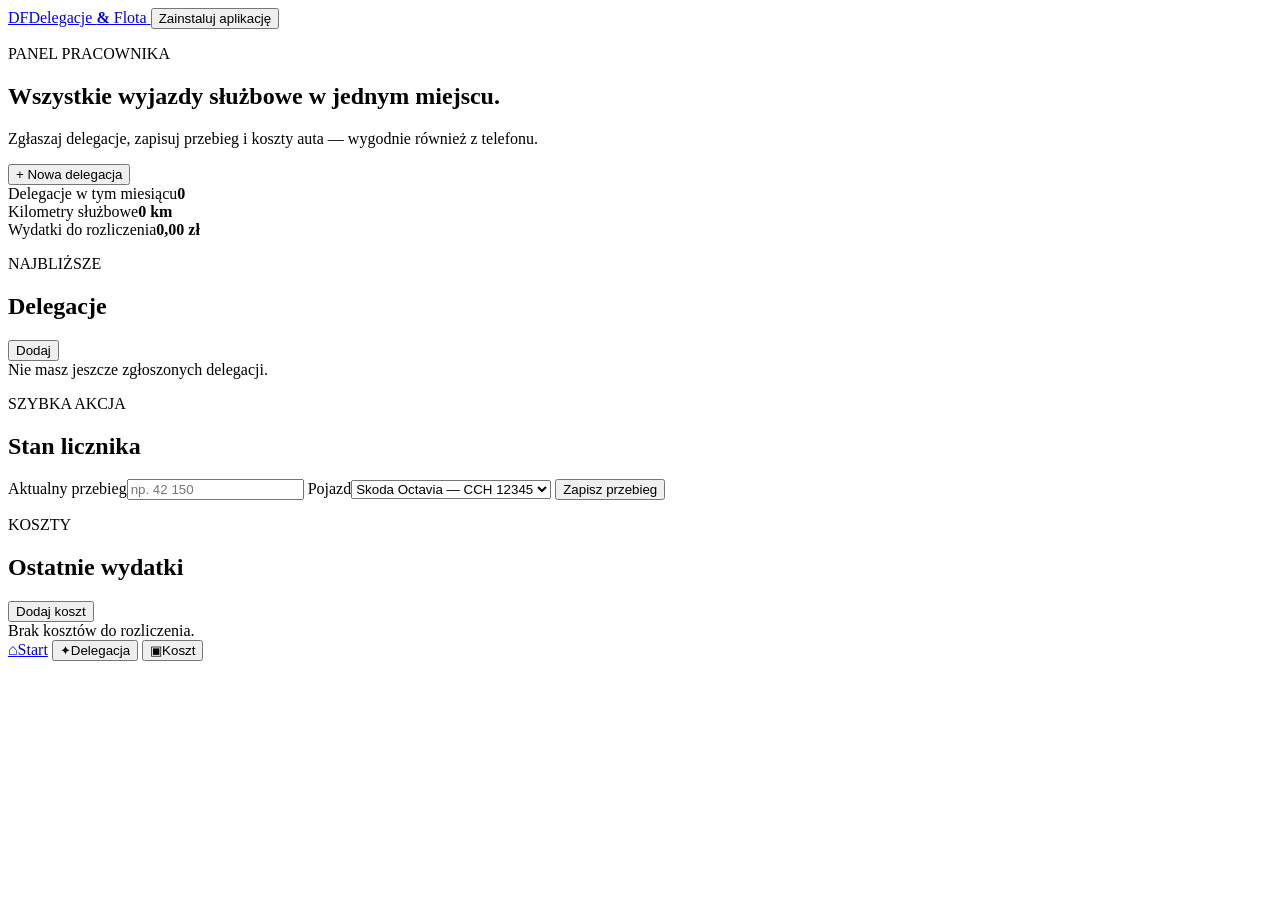
==== index.html @ fc8379a1 "feat: publish Delegacje i Flota PWA" ====
<!doctype html>
<html lang="pl">
  <head>
    <meta charset="UTF-8" />
    <meta name="viewport" content="width=device-width, initial-scale=1" />
    <meta name="theme-color" content="#0b4f6c" />
    <meta name="description" content="Delegacje i Flota — mobilny panel zgłoszeń oraz kosztów." />
    <link rel="manifest" href="manifest.webmanifest" />
    <link rel="icon" href="icons/app-icon.svg" type="image/svg+xml" />
    <link rel="apple-touch-icon" href="icons/app-icon.svg" />
    <link rel="stylesheet" href="styles.css" />
    <title>Delegacje i Flota</title>
  </head>
  <body>
    <header class="topbar">
      <a class="brand" href="#dashboard" aria-label="Delegacje i Flota — strona główna">
        <span class="brand-mark">DF</span><span>Delegacje <b>&amp;</b> Flota</span>
      </a>
      <button id="installButton" class="button ghost hidden">Zainstaluj aplikację</button>
    </header>

    <main class="page" id="dashboard">
      <section class="hero">
        <div>
          <p class="eyebrow">PANEL PRACOWNIKA</p>
          <h1>Wszystkie wyjazdy służbowe w jednym miejscu.</h1>
          <p class="lead">Zgłaszaj delegacje, zapisuj przebieg i koszty auta — wygodnie również z telefonu.</p>
        </div>
        <button class="button primary" data-open-modal="tripModal">+ Nowa delegacja</button>
      </section>

      <section class="stats" aria-label="Podsumowanie">
        <article><span>Delegacje w tym miesiącu</span><strong id="tripsCount">0</strong></article>
        <article><span>Kilometry służbowe</span><strong id="distanceCount">0 km</strong></article>
        <article><span>Wydatki do rozliczenia</span><strong id="expenseCount">0,00 zł</strong></article>
      </section>

      <section class="grid">
        <article class="card wide">
          <div class="card-title"><div><p class="eyebrow">NAJBLIŻSZE</p><h2>Delegacje</h2></div><button class="text-button" data-open-modal="tripModal">Dodaj</button></div>
          <div id="tripsList" class="empty-state">Nie masz jeszcze zgłoszonych delegacji.</div>
        </article>
        <article class="card">
          <div class="card-title"><div><p class="eyebrow">SZYBKA AKCJA</p><h2>Stan licznika</h2></div></div>
          <form id="mileageForm" class="stack">
            <label>Aktualny przebieg<input id="mileage" type="number" min="0" placeholder="np. 42 150" required /></label>
            <label>Pojazd<select id="vehicle"><option>Skoda Octavia — CCH 12345</option><option>Inny pojazd służbowy</option></select></label>
            <button class="button primary" type="submit">Zapisz przebieg</button>
          </form>
        </article>
        <article class="card wide">
          <div class="card-title"><div><p class="eyebrow">KOSZTY</p><h2>Ostatnie wydatki</h2></div><button class="text-button" data-open-modal="expenseModal">Dodaj koszt</button></div>
          <div id="expensesList" class="empty-state">Brak kosztów do rozliczenia.</div>
        </article>
      </section>
    </main>

    <nav class="bottom-nav" aria-label="Nawigacja mobilna">
      <a class="active" href="#dashboard">⌂<span>Start</span></a>
      <button data-open-modal="tripModal">✦<span>Delegacja</span></button>
      <button data-open-modal="expenseModal">▣<span>Koszt</span></button>
    </nav>

    <dialog id="tripModal"><form id="tripForm" method="dialog" class="modal-form">
      <div class="modal-header"><div><p class="eyebrow">NOWE ZGŁOSZENIE</p><h2>Delegacja</h2></div><button class="icon-button" value="cancel" aria-label="Zamknij">×</button></div>
      <label>Miejsce docelowe<input name="destination" required placeholder="np. Gliwice" /></label>
      <div class="form-row"><label>Data od<input name="startDate" type="date" required /></label><label>Data do<input name="endDate" type="date" required /></label></div>
      <label>Cel wyjazdu<textarea name="purpose" rows="3" required placeholder="Krótko opisz cel delegacji"></textarea></label>
      <label>Środek transportu<select name="transport"><option>Samochód służbowy</option><option>Samochód prywatny</option><option>Pociąg</option><option>Inny</option></select></label>
      <button class="button primary" value="default">Zapisz zgłoszenie</button>
    </form></dialog>

    <dialog id="expenseModal"><form id="expenseForm" method="dialog" class="modal-form">
      <div class="modal-header"><div><p class="eyebrow">NOWY WPIS</p><h2>Koszt delegacji</h2></div><button class="icon-button" value="cancel" aria-label="Zamknij">×</button></div>
      <label>Kategoria<select name="category"><option>Paliwo</option><option>Nocleg</option><option>Parking</option><option>Autostrada</option><option>Inny koszt</option></select></label>
      <div class="form-row"><label>Kwota brutto<input name="amount" type="number" min="0.01" step="0.01" required placeholder="0,00" /></label><label>Data<input name="date" type="date" required /></label></div>
      <label>Opis / numer faktury<input name="note" placeholder="Opcjonalnie" /></label>
      <button class="button primary" value="default">Dodaj koszt</button>
    </form></dialog>

    <div id="toast" role="status" aria-live="polite"></div>
    <script src="app.js"></script>
  </body>
</html>
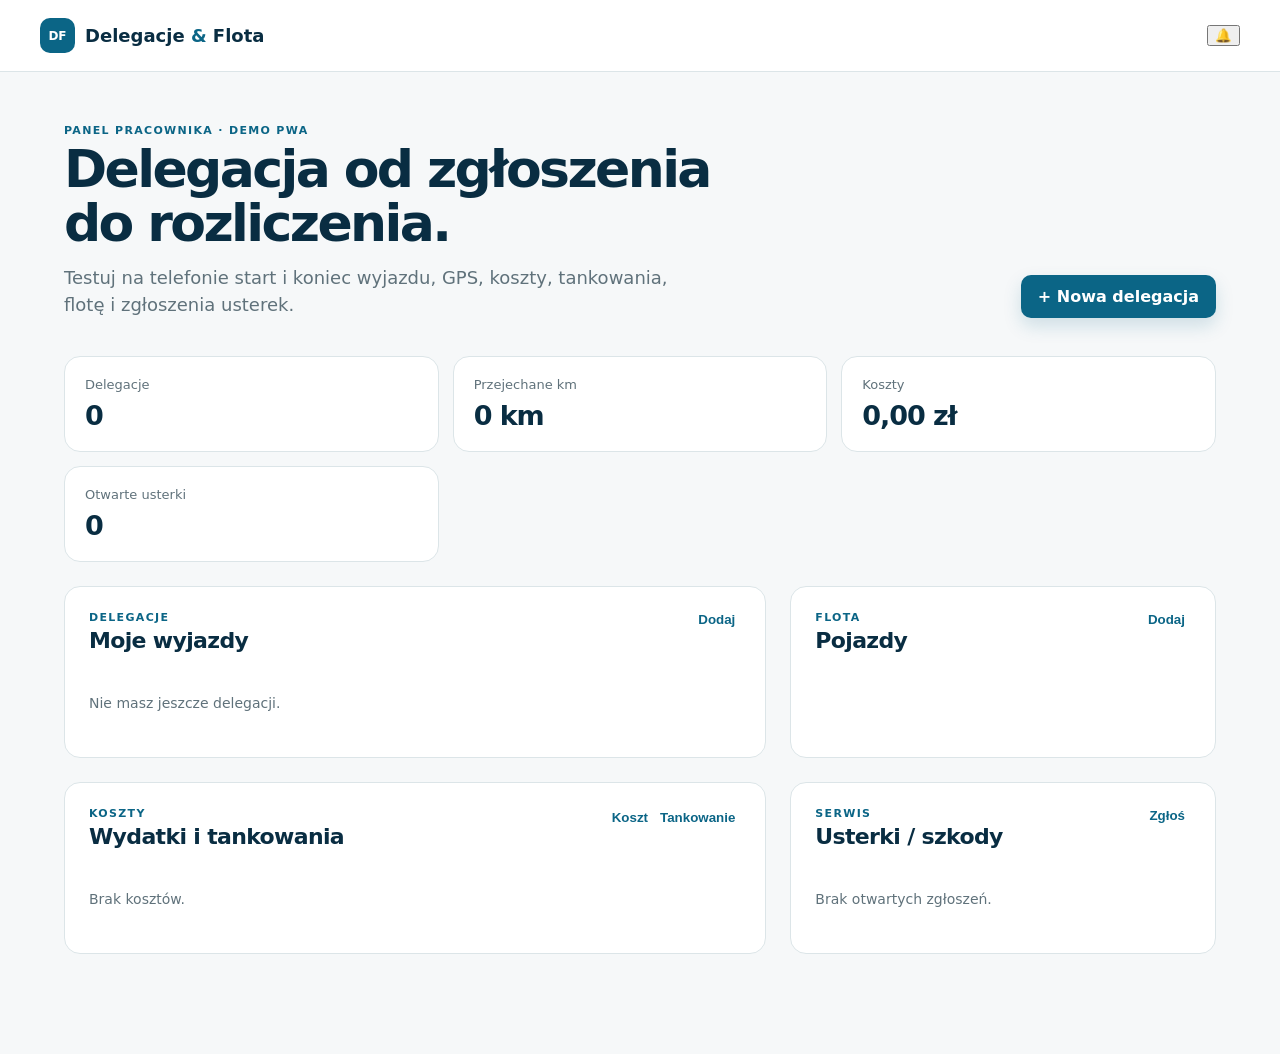
==== commit b6b26beb: "Expand mobile PWA test flows" ====
--- a/index.html
+++ b/index.html
@@ -1,84 +1,125 @@
 <!doctype html>
 <html lang="pl">
-  <head>
-    <meta charset="UTF-8" />
-    <meta name="viewport" content="width=device-width, initial-scale=1" />
-    <meta name="theme-color" content="#0b4f6c" />
-    <meta name="description" content="Delegacje i Flota — mobilny panel zgłoszeń oraz kosztów." />
-    <link rel="manifest" href="manifest.webmanifest" />
-    <link rel="icon" href="icons/app-icon.svg" type="image/svg+xml" />
-    <link rel="apple-touch-icon" href="icons/app-icon.svg" />
-    <link rel="stylesheet" href="styles.css" />
-    <title>Delegacje i Flota</title>
-  </head>
-  <body>
-    <header class="topbar">
-      <a class="brand" href="#dashboard" aria-label="Delegacje i Flota — strona główna">
-        <span class="brand-mark">DF</span><span>Delegacje <b>&amp;</b> Flota</span>
-      </a>
-      <button id="installButton" class="button ghost hidden">Zainstaluj aplikację</button>
-    </header>
+<head>
+  <meta charset="UTF-8" />
+  <meta name="viewport" content="width=device-width, initial-scale=1, viewport-fit=cover" />
+  <meta name="theme-color" content="#0b4f6c" />
+  <meta name="description" content="Delegacje i Flota — mobilny panel delegacji, kosztów i pojazdów." />
+  <link rel="manifest" href="manifest.webmanifest" />
+  <link rel="icon" href="icons/app-icon.svg" type="image/svg+xml" />
+  <link rel="apple-touch-icon" href="icons/app-icon.svg" />
+  <link rel="stylesheet" href="styles.css" />
+  <title>Delegacje i Flota</title>
+</head>
+<body>
+<header class="topbar">
+  <a class="brand" href="#dashboard"><span class="brand-mark">DF</span><span>Delegacje <b>&amp;</b> Flota</span></a>
+  <div class="top-actions"><button id="notificationsButton" class="icon-top" aria-label="Powiadomienia">🔔<span id="notificationBadge" class="badge hidden">0</span></button><button id="installButton" class="button ghost hidden">Zainstaluj</button></div>
+</header>
 
-    <main class="page" id="dashboard">
-      <section class="hero">
-        <div>
-          <p class="eyebrow">PANEL PRACOWNIKA</p>
-          <h1>Wszystkie wyjazdy służbowe w jednym miejscu.</h1>
-          <p class="lead">Zgłaszaj delegacje, zapisuj przebieg i koszty auta — wygodnie również z telefonu.</p>
-        </div>
-        <button class="button primary" data-open-modal="tripModal">+ Nowa delegacja</button>
-      </section>
+<main class="page" id="dashboard">
+  <section class="hero">
+    <div><p class="eyebrow">PANEL PRACOWNIKA · DEMO PWA</p><h1>Delegacja od zgłoszenia do rozliczenia.</h1><p class="lead">Testuj na telefonie start i koniec wyjazdu, GPS, koszty, tankowania, flotę i zgłoszenia usterek.</p></div>
+    <button class="button primary" data-open-modal="tripModal">+ Nowa delegacja</button>
+  </section>
 
-      <section class="stats" aria-label="Podsumowanie">
-        <article><span>Delegacje w tym miesiącu</span><strong id="tripsCount">0</strong></article>
-        <article><span>Kilometry służbowe</span><strong id="distanceCount">0 km</strong></article>
-        <article><span>Wydatki do rozliczenia</span><strong id="expenseCount">0,00 zł</strong></article>
-      </section>
+  <section class="stats" aria-label="Podsumowanie">
+    <article><span>Delegacje</span><strong id="tripsCount">0</strong></article>
+    <article><span>Przejechane km</span><strong id="distanceCount">0 km</strong></article>
+    <article><span>Koszty</span><strong id="expenseCount">0,00 zł</strong></article>
+    <article><span>Otwarte usterki</span><strong id="incidentCount">0</strong></article>
+  </section>
 
-      <section class="grid">
-        <article class="card wide">
-          <div class="card-title"><div><p class="eyebrow">NAJBLIŻSZE</p><h2>Delegacje</h2></div><button class="text-button" data-open-modal="tripModal">Dodaj</button></div>
-          <div id="tripsList" class="empty-state">Nie masz jeszcze zgłoszonych delegacji.</div>
-        </article>
-        <article class="card">
-          <div class="card-title"><div><p class="eyebrow">SZYBKA AKCJA</p><h2>Stan licznika</h2></div></div>
-          <form id="mileageForm" class="stack">
-            <label>Aktualny przebieg<input id="mileage" type="number" min="0" placeholder="np. 42 150" required /></label>
-            <label>Pojazd<select id="vehicle"><option>Skoda Octavia — CCH 12345</option><option>Inny pojazd służbowy</option></select></label>
-            <button class="button primary" type="submit">Zapisz przebieg</button>
-          </form>
-        </article>
-        <article class="card wide">
-          <div class="card-title"><div><p class="eyebrow">KOSZTY</p><h2>Ostatnie wydatki</h2></div><button class="text-button" data-open-modal="expenseModal">Dodaj koszt</button></div>
-          <div id="expensesList" class="empty-state">Brak kosztów do rozliczenia.</div>
-        </article>
-      </section>
-    </main>
+  <section class="grid">
+    <article class="card wide">
+      <div class="card-title"><div><p class="eyebrow">DELEGACJE</p><h2>Moje wyjazdy</h2></div><button class="text-button" data-open-modal="tripModal">Dodaj</button></div>
+      <div id="tripsList" class="empty-state">Nie masz jeszcze delegacji.</div>
+    </article>
 
-    <nav class="bottom-nav" aria-label="Nawigacja mobilna">
-      <a class="active" href="#dashboard">⌂<span>Start</span></a>
-      <button data-open-modal="tripModal">✦<span>Delegacja</span></button>
-      <button data-open-modal="expenseModal">▣<span>Koszt</span></button>
-    </nav>
+    <article class="card">
+      <div class="card-title"><div><p class="eyebrow">FLOTA</p><h2>Pojazdy</h2></div><button class="text-button" data-open-modal="vehicleModal">Dodaj</button></div>
+      <div id="vehiclesList" class="items"></div>
+    </article>
 
-    <dialog id="tripModal"><form id="tripForm" method="dialog" class="modal-form">
-      <div class="modal-header"><div><p class="eyebrow">NOWE ZGŁOSZENIE</p><h2>Delegacja</h2></div><button class="icon-button" value="cancel" aria-label="Zamknij">×</button></div>
-      <label>Miejsce docelowe<input name="destination" required placeholder="np. Gliwice" /></label>
-      <div class="form-row"><label>Data od<input name="startDate" type="date" required /></label><label>Data do<input name="endDate" type="date" required /></label></div>
-      <label>Cel wyjazdu<textarea name="purpose" rows="3" required placeholder="Krótko opisz cel delegacji"></textarea></label>
-      <label>Środek transportu<select name="transport"><option>Samochód służbowy</option><option>Samochód prywatny</option><option>Pociąg</option><option>Inny</option></select></label>
-      <button class="button primary" value="default">Zapisz zgłoszenie</button>
-    </form></dialog>
+    <article class="card wide">
+      <div class="card-title"><div><p class="eyebrow">KOSZTY</p><h2>Wydatki i tankowania</h2></div><div><button class="text-button" data-open-modal="expenseModal">Koszt</button><button class="text-button" data-open-modal="fuelModal">Tankowanie</button></div></div>
+      <div id="expensesList" class="empty-state">Brak kosztów.</div>
+    </article>
 
-    <dialog id="expenseModal"><form id="expenseForm" method="dialog" class="modal-form">
-      <div class="modal-header"><div><p class="eyebrow">NOWY WPIS</p><h2>Koszt delegacji</h2></div><button class="icon-button" value="cancel" aria-label="Zamknij">×</button></div>
-      <label>Kategoria<select name="category"><option>Paliwo</option><option>Nocleg</option><option>Parking</option><option>Autostrada</option><option>Inny koszt</option></select></label>
-      <div class="form-row"><label>Kwota brutto<input name="amount" type="number" min="0.01" step="0.01" required placeholder="0,00" /></label><label>Data<input name="date" type="date" required /></label></div>
-      <label>Opis / numer faktury<input name="note" placeholder="Opcjonalnie" /></label>
-      <button class="button primary" value="default">Dodaj koszt</button>
-    </form></dialog>
+    <article class="card">
+      <div class="card-title"><div><p class="eyebrow">SERWIS</p><h2>Usterki / szkody</h2></div><button class="text-button" data-open-modal="incidentModal">Zgłoś</button></div>
+      <div id="incidentsList" class="empty-state">Brak otwartych zgłoszeń.</div>
+    </article>
+  </section>
+</main>
 
-    <div id="toast" role="status" aria-live="polite"></div>
-    <script src="app.js"></script>
-  </body>
-</html>
+<nav class="bottom-nav" aria-label="Nawigacja mobilna">
+  <a class="active" href="#dashboard">⌂<span>Start</span></a>
+  <button data-open-modal="tripModal">✦<span>Delegacja</span></button>
+  <button data-open-modal="expenseModal">▣<span>Koszt</span></button>
+  <button data-open-modal="incidentModal">⚠<span>Usterka</span></button>
+</nav>
+
+<dialog id="tripModal"><form id="tripForm" class="modal-form">
+  <div class="modal-header"><div><p class="eyebrow">NOWE ZGŁOSZENIE</p><h2>Delegacja</h2></div><button type="button" class="icon-button" data-close>×</button></div>
+  <label>Miejsce docelowe<input name="destination" required placeholder="np. Gliwice" /></label>
+  <div class="form-row"><label>Data od<input name="startDate" type="date" required /></label><label>Data do<input name="endDate" type="date" required /></label></div>
+  <label>Cel wyjazdu<textarea name="purpose" rows="3" required></textarea></label>
+  <label>Środek transportu<select name="transport"><option>Samochód służbowy</option><option>Samochód prywatny</option><option>Pociąg</option><option>Samolot</option><option>Inny</option></select></label>
+  <button class="button primary" type="submit">Zapisz delegację</button>
+</form></dialog>
+
+<dialog id="tripActionModal"><form id="tripActionForm" class="modal-form">
+  <div class="modal-header"><div><p class="eyebrow">PRZEBIEG DELEGACJI</p><h2 id="tripActionTitle">Delegacja</h2></div><button type="button" class="icon-button" data-close>×</button></div>
+  <input type="hidden" name="tripId" />
+  <input type="hidden" name="action" />
+  <label>Stan licznika<input name="odometer" type="number" min="0" inputmode="numeric" required /></label>
+  <label class="check"><input name="useGps" type="checkbox" checked /> <span>Zapisz moją aktualną lokalizację GPS</span></label>
+  <p class="hint">GPS jest pobierany tylko po naciśnięciu przycisku i zgodzie telefonu.</p>
+  <button class="button primary" type="submit" id="tripActionSubmit">Zapisz</button>
+</form></dialog>
+
+<dialog id="expenseModal"><form id="expenseForm" class="modal-form">
+  <div class="modal-header"><div><p class="eyebrow">NOWY WPIS</p><h2>Koszt delegacji</h2></div><button type="button" class="icon-button" data-close>×</button></div>
+  <label>Delegacja<select name="tripId" id="expenseTrip"></select></label>
+  <label>Kategoria<select name="category"><option>Nocleg</option><option>Parking</option><option>Autostrada</option><option>Posiłek</option><option>Inny koszt</option></select></label>
+  <div class="form-row"><label>Kwota brutto<input name="amount" type="number" min="0.01" step="0.01" required /></label><label>Data<input name="date" type="date" required /></label></div>
+  <label>Opis / numer dokumentu<input name="note" /></label>
+  <label>Zdjęcie paragonu / faktury<input name="document" type="file" accept="image/*,application/pdf" capture="environment" /></label>
+  <p id="documentInfo" class="hint"></p>
+  <button class="button primary" type="submit">Dodaj koszt</button>
+</form></dialog>
+
+<dialog id="fuelModal"><form id="fuelForm" class="modal-form">
+  <div class="modal-header"><div><p class="eyebrow">FLOTA</p><h2>Tankowanie</h2></div><button type="button" class="icon-button" data-close>×</button></div>
+  <label>Pojazd<select name="vehicleId" id="fuelVehicle"></select></label>
+  <div class="form-row"><label>Litry<input name="liters" type="number" min="0.01" step="0.01" required /></label><label>Kwota<input name="amount" type="number" min="0.01" step="0.01" required /></label></div>
+  <label>Stan licznika<input name="odometer" type="number" min="0" required /></label>
+  <label>Stacja<input name="station" placeholder="np. Orlen" /></label>
+  <label>Zdjęcie dokumentu<input name="document" type="file" accept="image/*,application/pdf" capture="environment" /></label>
+  <button class="button primary" type="submit">Zapisz tankowanie</button>
+</form></dialog>
+
+<dialog id="vehicleModal"><form id="vehicleForm" class="modal-form">
+  <div class="modal-header"><div><p class="eyebrow">FLOTA</p><h2>Dodaj pojazd</h2></div><button type="button" class="icon-button" data-close>×</button></div>
+  <div class="form-row"><label>Marka<input name="make" required /></label><label>Model<input name="model" required /></label></div>
+  <label>Nr rejestracyjny<input name="registration" required /></label>
+  <label>Stan licznika<input name="mileage" type="number" min="0" required /></label>
+  <button class="button primary" type="submit">Dodaj pojazd</button>
+</form></dialog>
+
+<dialog id="incidentModal"><form id="incidentForm" class="modal-form">
+  <div class="modal-header"><div><p class="eyebrow">SERWIS</p><h2>Zgłoś problem</h2></div><button type="button" class="icon-button" data-close>×</button></div>
+  <label>Pojazd<select name="vehicleId" id="incidentVehicle"></select></label>
+  <label>Rodzaj<select name="category"><option>Awaria</option><option>Szkoda</option><option>Opony</option><option>Kontrolka</option><option>Serwis</option><option>Dokumenty</option><option>Inne</option></select></label>
+  <label>Opis<textarea name="description" rows="4" required></textarea></label>
+  <label class="check"><input name="unsafe" type="checkbox" /> <span>Pojazd nie powinien dalej jechać</span></label>
+  <button class="button primary" type="submit">Zapisz zgłoszenie</button>
+</form></dialog>
+
+<dialog id="notificationsModal"><div class="modal-form"><div class="modal-header"><div><p class="eyebrow">CENTRUM</p><h2>Powiadomienia</h2></div><button type="button" class="icon-button" data-close>×</button></div><div id="notificationsList" class="empty-state">Brak powiadomień.</div><button id="clearNotifications" class="button ghost">Wyczyść</button></div></dialog>
+
+<div id="toast" role="status" aria-live="polite"></div>
+<script src="app.js"></script>
+</body>
+</html>
--- a/styles.css
+++ b/styles.css
@@ -0,0 +1 @@
+:root{--navy:#092d42;--blue:#0b6586;--cyan:#e1f6fb;--paper:#f6f8f9;--line:#dce5e8;--muted:#60727b}*{box-sizing:border-box}body{margin:0;background:var(--paper);color:var(--navy);font-family:Inter,ui-sans-serif,system-ui,-apple-system,BlinkMacSystemFont,"Segoe UI",sans-serif}.topbar{height:72px;background:#fff;border-bottom:1px solid var(--line);display:flex;align-items:center;justify-content:space-between;padding:0 max(24px,calc((100vw - 1200px)/2))}.brand{color:var(--navy);display:flex;align-items:center;gap:10px;text-decoration:none;font-size:18px;font-weight:600}.brand b{color:var(--blue)}.brand-mark{display:grid;place-items:center;width:35px;height:35px;border-radius:10px;background:var(--blue);color:#fff;font-size:12px;font-weight:800}.page{max-width:1200px;margin:auto;padding:52px 24px 100px}.hero{display:flex;align-items:end;justify-content:space-between;gap:24px;margin-bottom:38px}.hero h1{max-width:700px;font-size:clamp(30px,4.2vw,52px);letter-spacing:-.05em;line-height:1.03;margin:6px 0 14px}.lead{max-width:630px;color:var(--muted);font-size:18px;line-height:1.5;margin:0}.eyebrow{font-size:11px;letter-spacing:.12em;color:var(--blue);font-weight:800;margin:0}.button{cursor:pointer;border:0;border-radius:10px;padding:12px 17px;font:inherit;font-weight:700;white-space:nowrap}.primary{background:var(--blue);color:white;box-shadow:0 8px 18px #0b65862b}.ghost{border:1px solid var(--line);background:#fff;color:var(--navy)}.hidden{display:none}.stats{display:grid;grid-template-columns:repeat(3,1fr);gap:14px;margin-bottom:24px}.stats article,.card{background:#fff;border:1px solid var(--line);border-radius:16px}.stats article{padding:20px}.stats span{font-size:13px;color:var(--muted);display:block;margin-bottom:8px}.stats strong{font-size:27px;letter-spacing:-.04em}.grid{display:grid;grid-template-columns:1.65fr 1fr;gap:24px}.card{padding:24px}.card-title,.modal-header{display:flex;justify-content:space-between;align-items:start;margin-bottom:20px}.card h2,.modal-header h2{margin:4px 0 0;font-size:22px;letter-spacing:-.03em}.text-button{border:0;color:var(--blue);font-weight:800;background:none;cursor:pointer}.empty-state{color:var(--muted);font-size:14px;padding:22px 0}.items{display:grid;gap:6px}.item{display:flex;align-items:center;gap:12px;padding:12px 0;border-top:1px solid var(--line)}.item:first-child{border-top:0}.item-icon{display:grid;place-items:center;color:var(--blue);width:36px;height:36px;border-radius:10px;background:var(--cyan)}.item div{display:grid;gap:3px;flex:1}.item strong{font-size:14px}.item small{font-size:12px;color:var(--muted)}.pill{font-size:11px;padding:5px 8px;border-radius:9px;background:#e9f6ed;color:#256440;font-weight:800}.stack,.modal-form{display:grid;gap:15px}label{display:grid;gap:7px;font-size:13px;font-weight:700}input,textarea,select{font:inherit;font-size:14px;width:100%;padding:11px 12px;border-radius:9px;border:1px solid var(--line);background:#fff;color:var(--navy)}textarea{resize:vertical}.form-row{display:grid;grid-template-columns:1fr 1fr;gap:12px}dialog{padding:0;border:0;border-radius:16px;width:min(510px,calc(100% - 32px));box-shadow:0 20px 80px #092d4266}dialog::backdrop{background:#092d427a}.modal-form{padding:25px}.icon-button{border:0;background:var(--paper);font-size:25px;line-height:30px;width:32px;height:32px;border-radius:50%;cursor:pointer}.bottom-nav{display:none}#toast{position:fixed;bottom:24px;left:50%;transform:translate(-50%,120px);opacity:0;background:var(--navy);color:#fff;border-radius:9px;padding:12px 16px;transition:.25s;z-index:3;font-size:14px}#toast.show{opacity:1;transform:translate(-50%,0)}@media(max-width:760px){.topbar{height:62px;padding:0 16px}.topbar .ghost{font-size:12px;padding:9px}.page{padding:32px 16px 100px}.hero{align-items:start;display:grid;margin-bottom:28px}.hero .button{width:100%}.lead{font-size:16px}.stats{grid-template-columns:1fr;gap:8px}.stats article{padding:14px 16px;display:flex;justify-content:space-between;align-items:center}.stats span{margin:0}.stats strong{font-size:21px}.grid{grid-template-columns:1fr;gap:14px}.card{padding:18px}.bottom-nav{display:flex;position:fixed;bottom:0;left:0;right:0;background:#fff;border-top:1px solid var(--line);justify-content:space-around;padding:8px 12px env(safe-area-inset-bottom);z-index:2}.bottom-nav a,.bottom-nav button{font:inherit;color:var(--muted);border:0;background:none;text-decoration:none;display:grid;gap:2px;place-items:center;font-size:18px}.bottom-nav span{font-size:10px}.bottom-nav .active{color:var(--blue);font-weight:800}}
